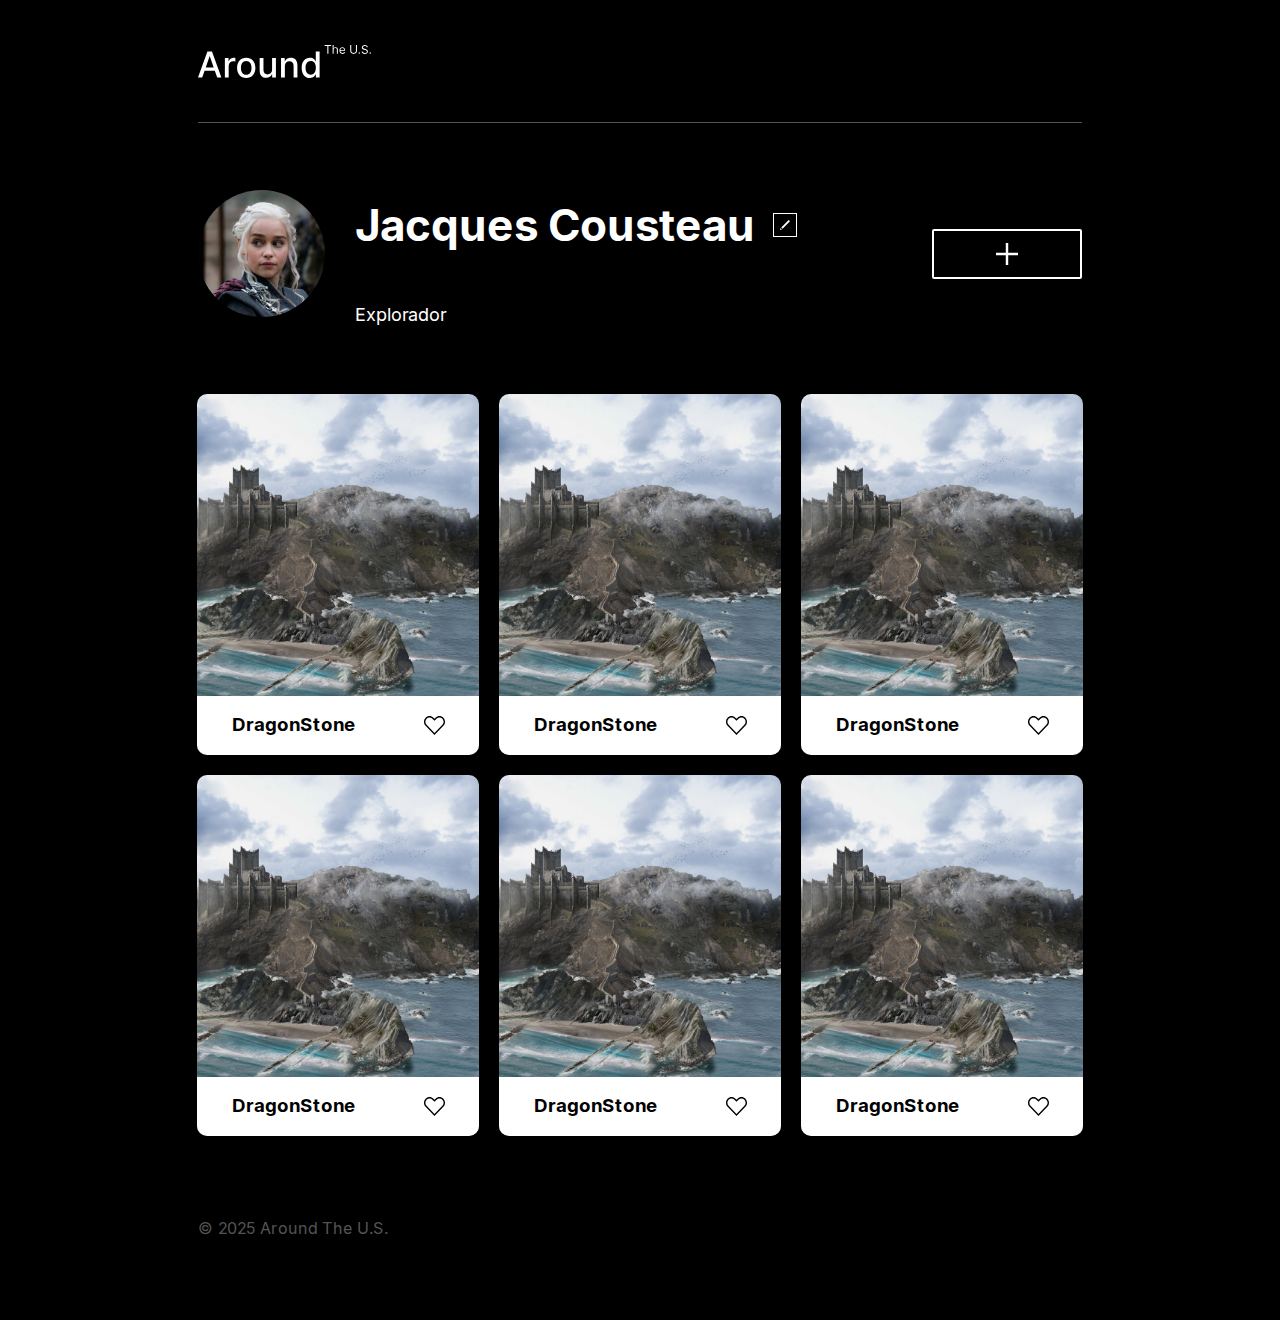
==== index.html @ 2cdfc701 "HTML/CSS created" ====
<!DOCTYPE html>
<html lang="en">
  <head>
    <meta charset="UTF-8" />
    <meta name="viewport" content="width=device-width, initial-scale=1.0" />
    <meta name="description" content="around the US" />
    <meta name="keywords" content="project7 tripleten webDevelopment" />
    <meta name="author" content="Andres Rivas" />
    <link rel="stylesheet" href="./pages/index.css" />
    <script src="./script/index.js"></script>
    <title>Document</title>
  </head>
  <body>
    <div class="page">
      <header class="header">
        <img src="./images/Vector.svg" alt="logo" class="logo" />
      </header>
      <main class="content">
        <div class="popup popup_profile">
          <div class="popup__overlay"></div>
          <div class="popup__content">
            <img
              src="./images/close_icon.svg"
              alt="close icon"
              class="popup__close-button"
            />
            <div class="popup__body">
              <form class="popup__form">
                <h1 class="popup__form-title">Editar perfil</h1>
                <fieldset class="form__fieldset">
                  <input
                    type="text"
                    name="name"
                    id="name"
                    placeholder="Nombre"
                    class="form__imput"
                  /><input
                    type="text"
                    name="title"
                    id="title"
                    placeholder="Acerca de Mi"
                    class="form__input"
                  />
                </fieldset>
                <button class="popup__button" type="submit">Guardar</button>
              </form>
            </div>
          </div>
        </div>

        <section class="profile">
          <div class="profile__content">
            <img
              src="./images/profile.jpg"
              alt="profile pic"
              class="profile-pic"
            />
            <div class="profile__info">
              <div class="profile__details">
                <h2 class="profile-name">Jacques Cousteau</h2>
                <img
                  src="./images/edit-button.svg"
                  alt="edit button"
                  class="profile__edit-button"
                />
              </div>
              <p class="profile-title">Explorador</p>
            </div>
          </div>
          <img
            src="./images/add-button.svg"
            alt="add button"
            class="profile__add-button"
          />
        </section>
        <section class="elements">
          <div class="elements__card">
            <img
              src="./images/dragonstone.jpg"
              alt="dragonstone"
              class="elements__card__image"
            />
            <div class="elements__card__footer">
              <h3 class="elements__card-title">DragonStone</h3>
              <img
                src="./images/like.svg"
                alt="like button"
                class="elements__card__footer-like"
              />
            </div>
          </div>
          <div class="elements__card">
            <img
              src="./images/dragonstone.jpg"
              alt="dragonstone"
              class="elements__card__image"
            />
            <div class="elements__card__footer">
              <h3 class="elements__card-title">DragonStone</h3>
              <img
                src="./images/like.svg"
                alt="like button"
                class="elements__card__footer-like"
              />
            </div>
          </div>
          <div class="elements__card">
            <img
              src="./images/dragonstone.jpg"
              alt="dragonstone"
              class="elements__card__image"
            />
            <div class="elements__card__footer">
              <h3 class="elements__card-title">DragonStone</h3>
              <img
                src="./images/like.svg"
                alt="like button"
                class="elements__card__footer-like"
              />
            </div>
          </div>
          <div class="elements__card">
            <img
              src="./images/dragonstone.jpg"
              alt="dragonstone"
              class="elements__card__image"
            />
            <div class="elements__card__footer">
              <h3 class="elements__card-title">DragonStone</h3>
              <img
                src="./images/like.svg"
                alt="like button"
                class="elements__card__footer-like"
              />
            </div>
          </div>
          <div class="elements__card">
            <img
              src="./images/dragonstone.jpg"
              alt="dragonstone"
              class="elements__card__image"
            />
            <div class="elements__card__footer">
              <h3 class="elements__card-title">DragonStone</h3>
              <img
                src="./images/like.svg"
                alt="like button"
                class="elements__card__footer-like"
              />
            </div>
          </div>
          <div class="elements__card">
            <img
              src="./images/dragonstone.jpg"
              alt="dragonstone"
              class="elements__card__image"
            />
            <div class="elements__card__footer">
              <h3 class="elements__card-title">DragonStone</h3>
              <img
                src="./images/like.svg"
                alt="like button"
                class="elements__card__footer-like"
              />
            </div>
          </div>
        </section>
      </main>
      <footer class="footer">
        <p class="footer__text">&copy; 2025 Around The U.S.</p>
      </footer>
    </div>
  </body>
</html>
---- pages/index.css ----
@import url(../vendor/normalize.css);
@import url(../vendor/fonts.css);
@import url(../blocks/page.css);
@import url(../blocks/content.css);
@import url(../blocks/elements.css);
@import url(../blocks/footer.css);
@import url(../blocks/header.css);
@import url(../blocks/profile.css);
@import url(../blocks/popup.css);
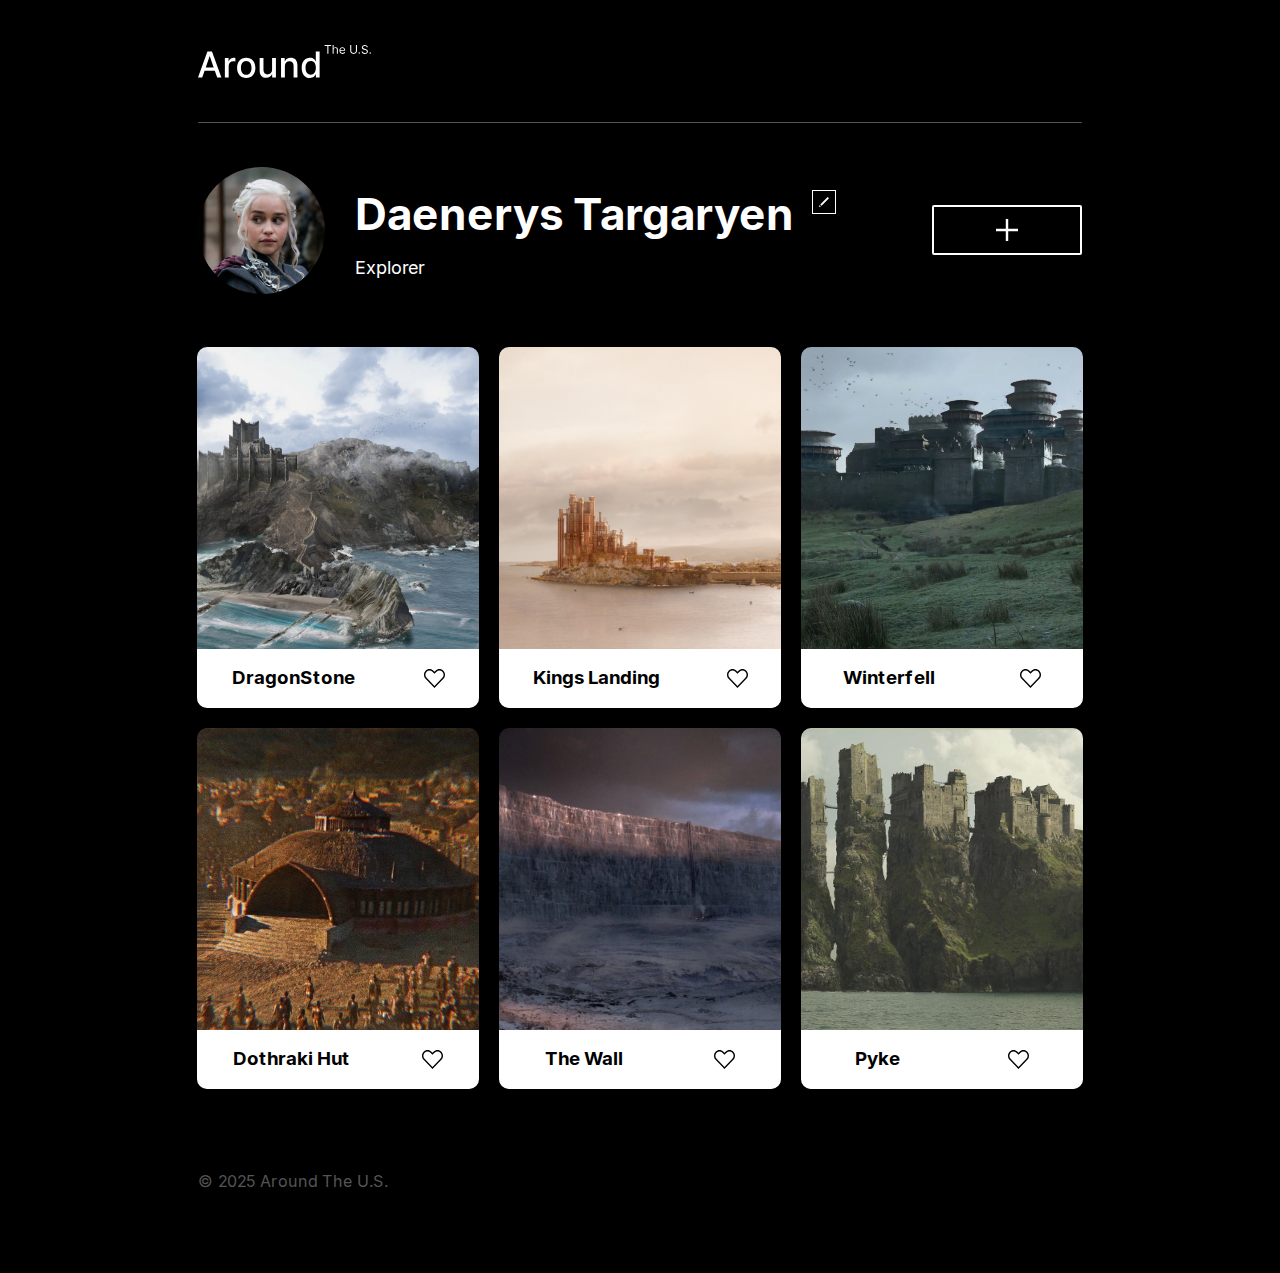
==== commit c36a2401: "minor responsiveness fixed, HTML/CSS updated, Image/Info cards updated" ====
--- a/index.html
+++ b/index.html
@@ -7,7 +7,7 @@
     <meta name="keywords" content="project7 tripleten webDevelopment" />
     <meta name="author" content="Andres Rivas" />
     <link rel="stylesheet" href="./pages/index.css" />
-    <script src="./script/index.js"></script>
+
     <title>Document</title>
   </head>
   <body>
@@ -25,21 +25,21 @@
               class="popup__close-button"
             />
             <div class="popup__body">
-              <form class="popup__form">
-                <h1 class="popup__form-title">Editar perfil</h1>
+              <form class="form">
+                <h1 class="form__title">Editar perfil</h1>
                 <fieldset class="form__fieldset">
                   <input
                     type="text"
                     name="name"
                     id="name"
                     placeholder="Nombre"
-                    class="form__imput"
+                    class="form__input form__input-name"
                   /><input
                     type="text"
                     name="title"
                     id="title"
                     placeholder="Acerca de Mi"
-                    class="form__input"
+                    class="form__input form__input-title"
                   />
                 </fieldset>
                 <button class="popup__button" type="submit">Guardar</button>
@@ -47,7 +47,6 @@
             </div>
           </div>
         </div>
-
         <section class="profile">
           <div class="profile__content">
             <img
@@ -57,14 +56,14 @@
             />
             <div class="profile__info">
               <div class="profile__details">
-                <h2 class="profile-name">Jacques Cousteau</h2>
+                <h2 class="profile-name">Daenerys Targaryen</h2>
                 <img
                   src="./images/edit-button.svg"
                   alt="edit button"
                   class="profile__edit-button"
                 />
               </div>
-              <p class="profile-title">Explorador</p>
+              <p class="profile-title">Explorer</p>
             </div>
           </div>
           <img
@@ -77,7 +76,7 @@
           <div class="elements__card">
             <img
               src="./images/dragonstone.jpg"
-              alt="dragonstone"
+              alt="Dragonstone"
               class="elements__card__image"
             />
             <div class="elements__card__footer">
@@ -91,12 +90,14 @@
           </div>
           <div class="elements__card">
             <img
-              src="./images/dragonstone.jpg"
-              alt="dragonstone"
-              class="elements__card__image"
+              src="./images/kingslanding.jpg"
+              alt="Kings Landing"
+              class="elements__card__image elements__card__image_left"
             />
             <div class="elements__card__footer">
-              <h3 class="elements__card-title">DragonStone</h3>
+              <h3 class="elements__card-title elements__card-title">
+                Kings Landing
+              </h3>
               <img
                 src="./images/like.svg"
                 alt="like button"
@@ -106,12 +107,12 @@
           </div>
           <div class="elements__card">
             <img
-              src="./images/dragonstone.jpg"
-              alt="dragonstone"
+              src="./images/winterfell.jpg"
+              alt="winterfell"
               class="elements__card__image"
             />
             <div class="elements__card__footer">
-              <h3 class="elements__card-title">DragonStone</h3>
+              <h3 class="elements__card-title">Winterfell</h3>
               <img
                 src="./images/like.svg"
                 alt="like button"
@@ -121,12 +122,12 @@
           </div>
           <div class="elements__card">
             <img
-              src="./images/dragonstone.jpg"
-              alt="dragonstone"
+              src="./images/dothraki.jpg"
+              alt="dothraki"
               class="elements__card__image"
             />
             <div class="elements__card__footer">
-              <h3 class="elements__card-title">DragonStone</h3>
+              <h3 class="elements__card-title">Dothraki Hut</h3>
               <img
                 src="./images/like.svg"
                 alt="like button"
@@ -136,12 +137,12 @@
           </div>
           <div class="elements__card">
             <img
-              src="./images/dragonstone.jpg"
-              alt="dragonstone"
+              src="./images/the_wall.jpg"
+              alt="the wall"
               class="elements__card__image"
             />
             <div class="elements__card__footer">
-              <h3 class="elements__card-title">DragonStone</h3>
+              <h3 class="elements__card-title">The Wall</h3>
               <img
                 src="./images/like.svg"
                 alt="like button"
@@ -151,12 +152,12 @@
           </div>
           <div class="elements__card">
             <img
-              src="./images/dragonstone.jpg"
-              alt="dragonstone"
+              src="./images/pyke.jpg"
+              alt="Pyke"
               class="elements__card__image"
             />
             <div class="elements__card__footer">
-              <h3 class="elements__card-title">DragonStone</h3>
+              <h3 class="elements__card-title">Pyke</h3>
               <img
                 src="./images/like.svg"
                 alt="like button"
@@ -170,5 +171,6 @@
         <p class="footer__text">&copy; 2025 Around The U.S.</p>
       </footer>
     </div>
+    <script src="./scripts/index.js"></script>
   </body>
 </html>
